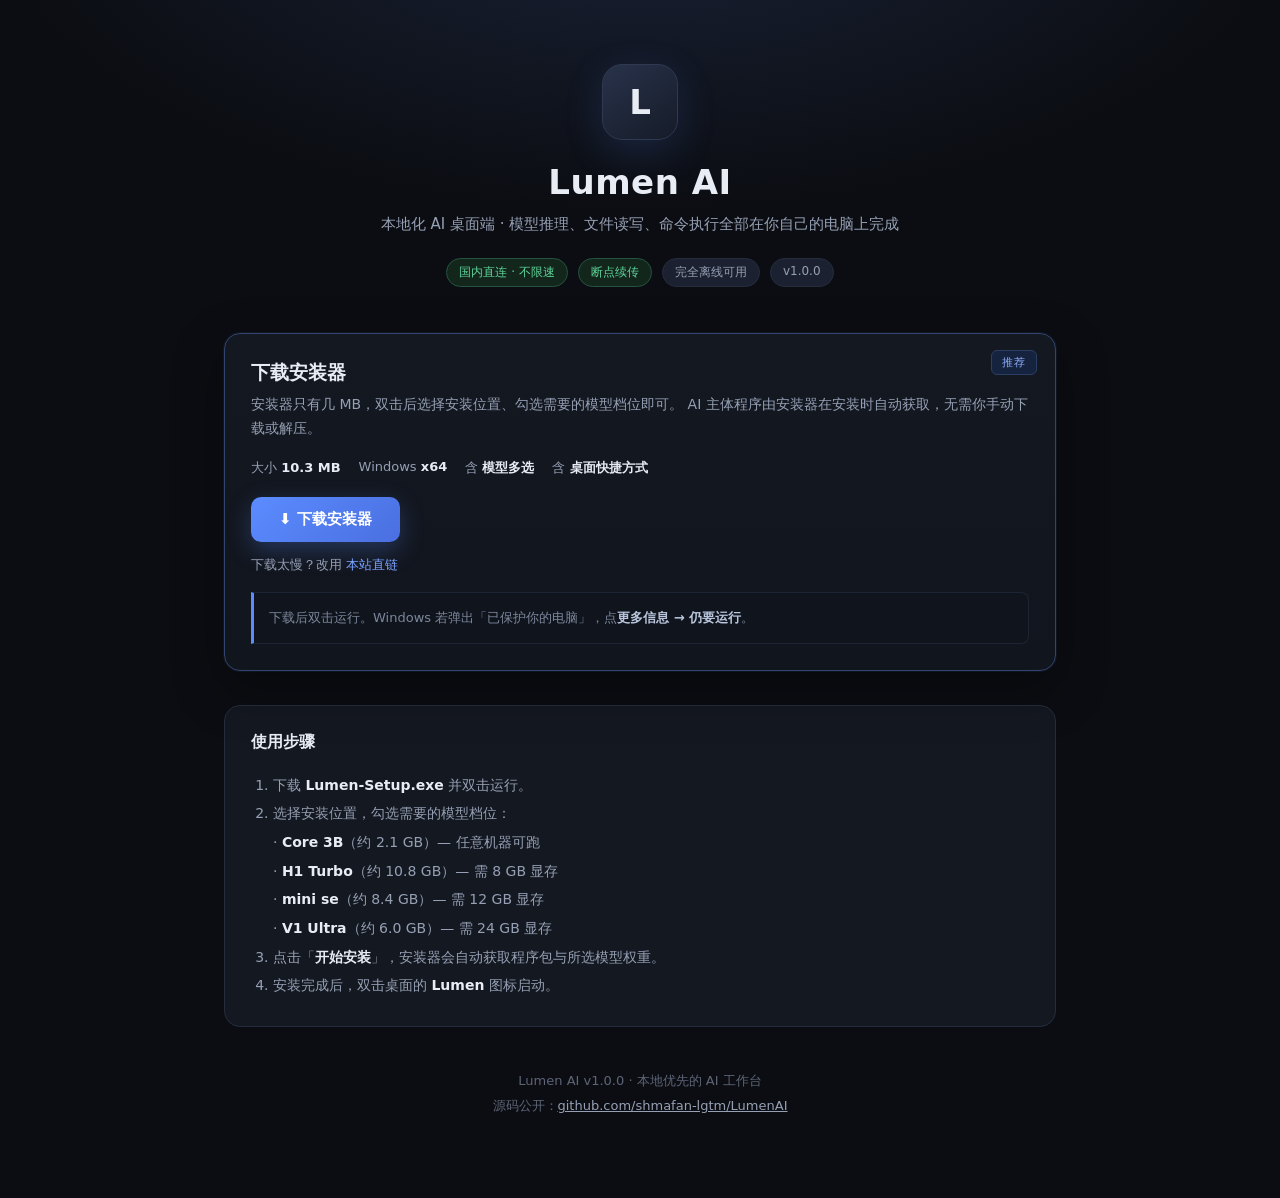
==== index.html @ 294ba9d3 "门面：主下载按钮走高速源(JS拉取)，地址栏保持官网域名" ====
<!DOCTYPE html>
<html lang="zh-CN">
<head>
<meta charset="UTF-8">
<meta name="viewport" content="width=device-width, initial-scale=1">
<title>Lumen AI · 下载</title>
<style>
  :root{
    --bg:#0b0d12; --panel:#141821; --panel2:#1b2130;
    --line:#252d3d; --fg:#e8ecf4; --dim:#96a0b4;
    --accent:#5b8cff;
  }
  *{box-sizing:border-box;margin:0;padding:0}
  body{
    background:radial-gradient(1200px 600px at 50% -10%,#1a2338 0%,var(--bg) 55%) no-repeat,var(--bg);
    color:var(--fg);min-height:100vh;
    font-family:"Microsoft YaHei UI","PingFang SC","Segoe UI",system-ui,sans-serif;
    -webkit-font-smoothing:antialiased;
  }
  .wrap{max-width:880px;margin:0 auto;padding:64px 24px 80px}
  header{text-align:center;margin-bottom:46px}
  .logo{
    width:76px;height:76px;margin:0 auto 22px;border-radius:20px;
    background:linear-gradient(145deg,#28324a,#151b28);
    border:1px solid #2f3a52;display:flex;align-items:center;justify-content:center;
    font-size:34px;font-weight:700;
    box-shadow:0 12px 40px rgba(91,140,255,.16);
  }
  h1{font-size:34px;font-weight:700;letter-spacing:.5px}
  .sub{color:var(--dim);margin-top:10px;font-size:15px;line-height:1.7}
  .badges{display:flex;gap:10px;justify-content:center;margin-top:20px;flex-wrap:wrap}
  .badge{font-size:12px;padding:5px 12px;border-radius:999px;background:var(--panel2);border:1px solid var(--line);color:var(--dim)}
  .badge.ok{color:#5fd39a;border-color:#26543f;background:#12261c}

  .card{
    background:linear-gradient(180deg,var(--panel) 0%,#11151d 100%);
    border:1px solid var(--line);border-radius:16px;padding:26px;margin-bottom:18px;
    position:relative;overflow:hidden;
  }
  .card.primary{border-color:#31456e;box-shadow:0 0 0 1px rgba(91,140,255,.08),0 18px 50px rgba(0,0,0,.35)}
  .tag{position:absolute;top:16px;right:18px;font-size:11px;letter-spacing:1px;color:#8fb0ff;background:#16233f;border:1px solid #2b3f66;padding:4px 10px;border-radius:6px}
  h2{font-size:19px;font-weight:600;margin-bottom:6px}
  .desc{color:var(--dim);font-size:14px;line-height:1.75;margin-bottom:18px}
  .meta{display:flex;gap:18px;flex-wrap:wrap;color:var(--dim);font-size:13px;margin-bottom:20px}
  .meta b{color:var(--fg);font-weight:600}
  .dl{
    display:inline-flex;align-items:center;gap:9px;text-decoration:none;
    background:linear-gradient(135deg,var(--accent),#4a6fe0);color:#fff;
    padding:13px 28px;border-radius:10px;font-size:15px;font-weight:600;
    border:none;cursor:pointer;font-family:inherit;
    box-shadow:0 8px 24px rgba(91,140,255,.28);transition:transform .15s ease;
  }
  .dl:hover{transform:translateY(-1px)}
  .dl[disabled]{opacity:.6;cursor:progress;transform:none}
  .dl.ghost{
    background:transparent;border:1px solid var(--line);color:var(--fg);box-shadow:none;
  }
  .dl.ghost:hover{border-color:var(--accent)}
  .alt{margin-top:14px;font-size:13px;color:var(--dim)}
  .alt a{color:var(--accent2,#7aa2ff);text-decoration:none}
  .alt a:hover{text-decoration:underline}
  .note{
    margin-top:18px;font-size:13px;color:#7d879c;line-height:1.85;
    background:#10151d;border:1px solid #1e2532;border-left:3px solid var(--accent);
    padding:13px 15px;border-radius:0 8px 8px 0;
  }
  .note b{color:#b9c6de}
  .steps{background:var(--panel);border:1px solid var(--line);border-radius:16px;padding:26px;margin-top:34px}
  .steps h3{font-size:16px;margin-bottom:18px;font-weight:600}
  ol{margin:0;padding-left:22px;color:var(--dim);font-size:14px;line-height:2.05}
  ol b{color:var(--fg)}
  footer{margin-top:42px;text-align:center;color:#5d6577;font-size:13px;line-height:1.9}
  footer a{color:var(--dim)}
  .prog{height:4px;background:#1b2130;border-radius:99px;overflow:hidden;margin-top:14px;display:none}
  .prog.on{display:block}
  .prog i{display:block;height:100%;width:0;background:linear-gradient(90deg,#5b8cff,#7aa2ff);transition:width .25s}
  #dlStatus{font-size:13px;color:var(--dim);margin-top:10px;display:none}
  #dlStatus.on{display:block}
</style>
</head>
<body>
<div class="wrap">
  <header>
    <div class="logo">L</div>
    <h1>Lumen AI</h1>
    <div class="sub">本地化 AI 桌面端 · 模型推理、文件读写、命令执行全部在你自己的电脑上完成</div>
    <div class="badges">
      <span class="badge ok">国内直连 · 不限速</span>
      <span class="badge ok">断点续传</span>
      <span class="badge">完全离线可用</span>
      <span class="badge">v1.0.0</span>
    </div>
  </header>

  <div class="card primary">
    <span class="tag">推荐</span>
    <h2>下载安装器</h2>
    <div class="desc">
      安装器只有几 MB，双击后选择安装位置、勾选需要的模型档位即可。
      AI 主体程序由安装器在安装时自动获取，无需你手动下载或解压。
    </div>
    <div class="meta">
      <span>大小 <b>10.3 MB</b></span>
      <span>Windows <b>x64</b></span>
      <span>含 <b>模型多选</b></span>
      <span>含 <b>桌面快捷方式</b></span>
    </div>
    <button class="dl" id="btnDl">⬇ 下载安装器</button>
    <div class="prog" id="prog"><i id="progBar"></i></div>
    <div id="dlStatus"></div>
    <div class="alt">下载太慢？改用 <a href="./Lumen-Setup.exe" download>本站直链</a></div>
    <div class="note">
      下载后双击运行。Windows 若弹出「已保护你的电脑」，点<b>更多信息 → 仍要运行</b>。
    </div>
  </div>

  <div class="steps">
    <h3>使用步骤</h3>
    <ol>
      <li>下载 <b>Lumen-Setup.exe</b> 并双击运行。</li>
      <li>选择安装位置，勾选需要的模型档位：
        <br>· <b>Core 3B</b>（约 2.1 GB）— 任意机器可跑
        <br>· <b>H1 Turbo</b>（约 10.8 GB）— 需 8 GB 显存
        <br>· <b>mini se</b>（约 8.4 GB）— 需 12 GB 显存
        <br>· <b>V1 Ultra</b>（约 6.0 GB）— 需 24 GB 显存
      </li>
      <li>点击「<b>开始安装</b>」，安装器会自动获取程序包与所选模型权重。</li>
      <li>安装完成后，双击桌面的 <b>Lumen</b> 图标启动。</li>
    </ol>
  </div>

  <footer>
    Lumen AI v1.0.0 · 本地优先的 AI 工作台<br>
    源码公开：<a href="https://github.com/shmafan-lgtm/LumenAI" target="_blank" rel="noopener">github.com/shmafan-lgtm/LumenAI</a>
  </footer>
</div>

<script>
/* 从高速分发服务拉取安装器再触发本地下载。
   用户的地址栏始终停在官网域名，看不到后端地址。 */
(function () {
  var HOST = ['lumen-ai-download', '.app.', 'workbuddy', '.host'].join('');
  var URL = 'https://' + HOST + '/Lumen-Setup.exe?sharecode=DYLEWJHSOL';
  var btn = document.getElementById('btnDl');
  var prog = document.getElementById('prog');
  var bar = document.getElementById('progBar');
  var st = document.getElementById('dlStatus');
  if (!btn) return;

  btn.addEventListener('click', function () {
    btn.disabled = true;
    prog.classList.add('on');
    st.classList.add('on');
    st.textContent = '正在连接高速下载源…';

    var xhr = new XMLHttpRequest();
    xhr.open('GET', URL, true);
    xhr.responseType = 'blob';
    xhr.onprogress = function (e) {
      if (!e.lengthComputable) return;
      var pct = Math.round(e.loaded * 100 / e.total);
      bar.style.width = pct + '%';
      st.textContent = '下载中… ' + pct + '%  (' +
        (e.loaded / 1048576).toFixed(1) + ' / ' + (e.total / 1048576).toFixed(1) + ' MB)';
    };
    xhr.onload = function () {
      if (xhr.status !== 200) {
        st.textContent = '高速源暂时不可用（' + xhr.status + '），正在回退到本站直链…';
        btn.disabled = false;
        prog.classList.remove('on');
        st.classList.remove('on');
        setTimeout(function () { location.href = './Lumen-Setup.exe'; }, 900);
        return;
      }
      st.textContent = '下载完成，正在保存…';
      var blob = new Blob([xhr.response], { type: 'application/x-msdownload' });
      var a = document.createElement('a');
      a.href = URL.createObjectURL(blob);
      a.download = 'Lumen-Setup.exe';
      document.body.appendChild(a);
      a.click();
      document.body.removeChild(a);
      setTimeout(function () { URL.revokeObjectURL(a.href); }, 30000);
      st.textContent = '✓ 已开始下载 Lumen-Setup.exe';
      btn.disabled = false;
    };
    xhr.onerror = function () {
      st.textContent = '网络异常，正在回退到本站直链…';
      btn.disabled = false;
      setTimeout(function () { location.href = './Lumen-Setup.exe'; }, 900);
    };
    xhr.send();
  });
})();
</script>
</body>
</html>
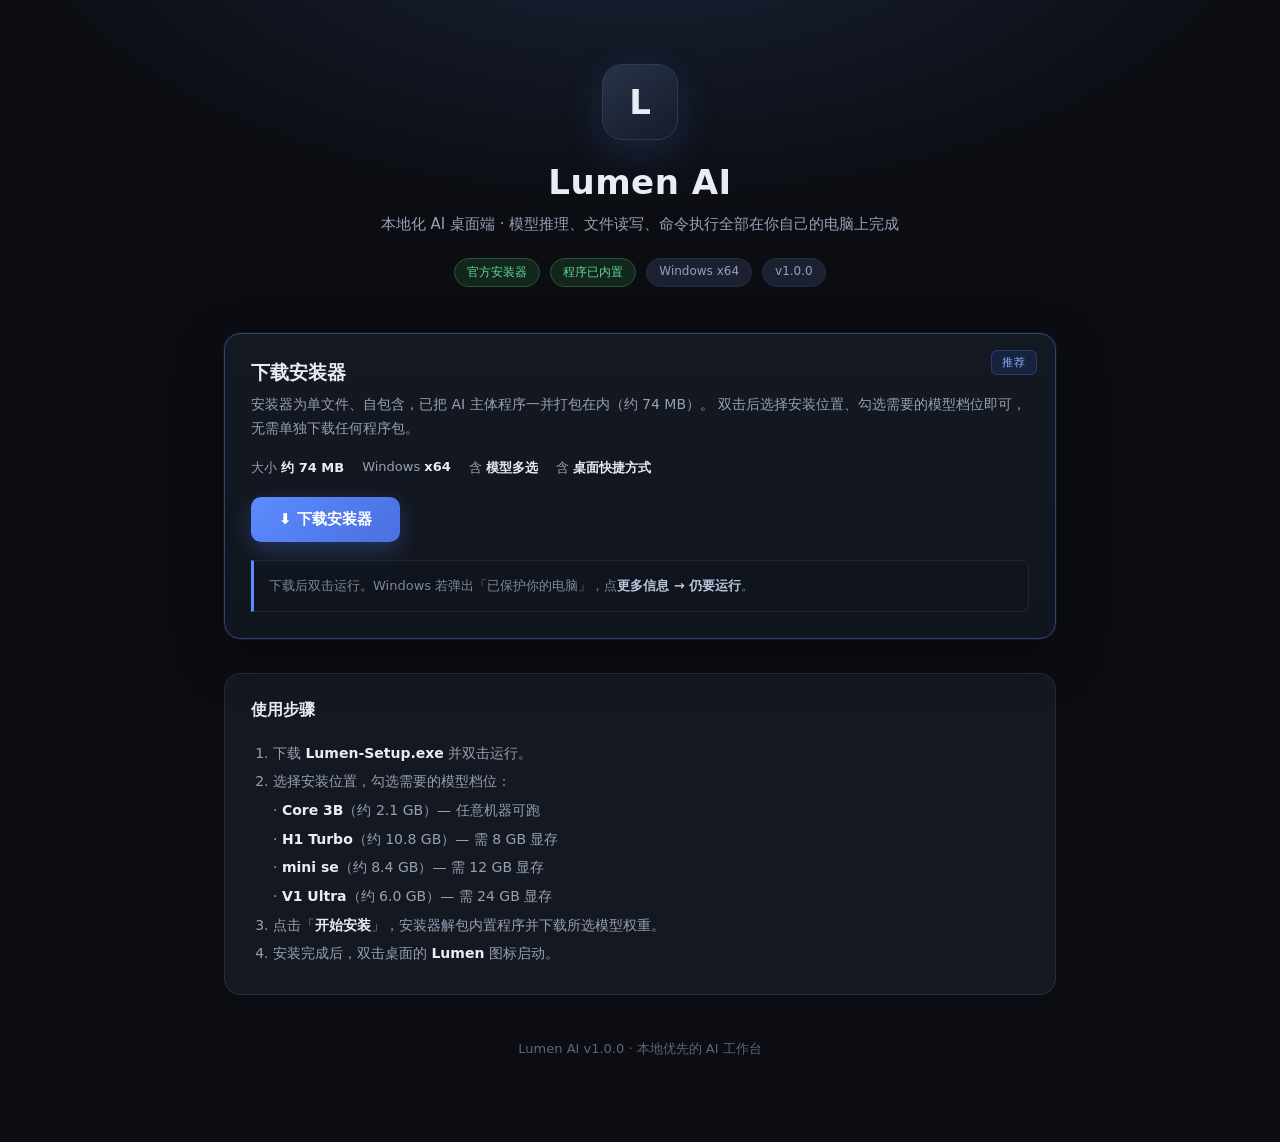
==== commit 03b7e7cd: "fix(site): 门面只提供安装器直链，移除 base64 workbuddy 后端与全部外部下载" ====
--- a/index.html
+++ b/index.html
@@ -51,13 +51,12 @@
     box-shadow:0 8px 24px rgba(91,140,255,.28);transition:transform .15s ease;
   }
   .dl:hover{transform:translateY(-1px)}
-  .dl[disabled]{opacity:.6;cursor:progress;transform:none}
   .dl.ghost{
     background:transparent;border:1px solid var(--line);color:var(--fg);box-shadow:none;
   }
   .dl.ghost:hover{border-color:var(--accent)}
   .alt{margin-top:14px;font-size:13px;color:var(--dim)}
-  .alt a{color:var(--accent2,#7aa2ff);text-decoration:none}
+  .alt a{color:#7aa2ff;text-decoration:none}
   .alt a:hover{text-decoration:underline}
   .note{
     margin-top:18px;font-size:13px;color:#7d879c;line-height:1.85;
@@ -71,11 +70,6 @@
   ol b{color:var(--fg)}
   footer{margin-top:42px;text-align:center;color:#5d6577;font-size:13px;line-height:1.9}
   footer a{color:var(--dim)}
-  .prog{height:4px;background:#1b2130;border-radius:99px;overflow:hidden;margin-top:14px;display:none}
-  .prog.on{display:block}
-  .prog i{display:block;height:100%;width:0;background:linear-gradient(90deg,#5b8cff,#7aa2ff);transition:width .25s}
-  #dlStatus{font-size:13px;color:var(--dim);margin-top:10px;display:none}
-  #dlStatus.on{display:block}
 </style>
 </head>
 <body>
@@ -85,9 +79,9 @@
     <h1>Lumen AI</h1>
     <div class="sub">本地化 AI 桌面端 · 模型推理、文件读写、命令执行全部在你自己的电脑上完成</div>
     <div class="badges">
-      <span class="badge ok">国内直连 · 不限速</span>
-      <span class="badge ok">断点续传</span>
-      <span class="badge">完全离线可用</span>
+      <span class="badge ok">官方安装器</span>
+      <span class="badge ok">程序已内置</span>
+      <span class="badge">Windows x64</span>
       <span class="badge">v1.0.0</span>
     </div>
   </header>
@@ -96,19 +90,16 @@
     <span class="tag">推荐</span>
     <h2>下载安装器</h2>
     <div class="desc">
-      安装器只有几 MB，双击后选择安装位置、勾选需要的模型档位即可。
-      AI 主体程序由安装器在安装时自动获取，无需你手动下载或解压。
+      安装器为单文件、自包含，已把 AI 主体程序一并打包在内（约 74 MB）。
+      双击后选择安装位置、勾选需要的模型档位即可，无需单独下载任何程序包。
     </div>
     <div class="meta">
-      <span>大小 <b>10.3 MB</b></span>
+      <span>大小 <b>约 74 MB</b></span>
       <span>Windows <b>x64</b></span>
       <span>含 <b>模型多选</b></span>
       <span>含 <b>桌面快捷方式</b></span>
     </div>
-    <button class="dl" id="btnDl">⬇ 下载安装器</button>
-    <div class="prog" id="prog"><i id="progBar"></i></div>
-    <div id="dlStatus"></div>
-    <div class="alt">下载太慢？改用 <a href="./Lumen-Setup.exe" download>本站直链</a></div>
+    <a class="dl" href="./Lumen-Setup.exe" download>⬇ 下载安装器</a>
     <div class="note">
       下载后双击运行。Windows 若弹出「已保护你的电脑」，点<b>更多信息 → 仍要运行</b>。
     </div>
@@ -124,74 +115,14 @@
         <br>· <b>mini se</b>（约 8.4 GB）— 需 12 GB 显存
         <br>· <b>V1 Ultra</b>（约 6.0 GB）— 需 24 GB 显存
       </li>
-      <li>点击「<b>开始安装</b>」，安装器会自动获取程序包与所选模型权重。</li>
+      <li>点击「<b>开始安装</b>」，安装器解包内置程序并下载所选模型权重。</li>
       <li>安装完成后，双击桌面的 <b>Lumen</b> 图标启动。</li>
     </ol>
   </div>
 
   <footer>
-    Lumen AI v1.0.0 · 本地优先的 AI 工作台<br>
-    源码公开：<a href="https://github.com/shmafan-lgtm/LumenAI" target="_blank" rel="noopener">github.com/shmafan-lgtm/LumenAI</a>
+    Lumen AI v1.0.0 · 本地优先的 AI 工作台
   </footer>
 </div>
-
-<script>
-/* 从高速分发服务拉取安装器再触发本地下载。
-   用户的地址栏始终停在官网域名，看不到后端地址。 */
-(function () {
-  var HOST = ['lumen-ai-download', '.app.', 'workbuddy', '.host'].join('');
-  var URL = 'https://' + HOST + '/Lumen-Setup.exe?sharecode=DYLEWJHSOL';
-  var btn = document.getElementById('btnDl');
-  var prog = document.getElementById('prog');
-  var bar = document.getElementById('progBar');
-  var st = document.getElementById('dlStatus');
-  if (!btn) return;
-
-  btn.addEventListener('click', function () {
-    btn.disabled = true;
-    prog.classList.add('on');
-    st.classList.add('on');
-    st.textContent = '正在连接高速下载源…';
-
-    var xhr = new XMLHttpRequest();
-    xhr.open('GET', URL, true);
-    xhr.responseType = 'blob';
-    xhr.onprogress = function (e) {
-      if (!e.lengthComputable) return;
-      var pct = Math.round(e.loaded * 100 / e.total);
-      bar.style.width = pct + '%';
-      st.textContent = '下载中… ' + pct + '%  (' +
-        (e.loaded / 1048576).toFixed(1) + ' / ' + (e.total / 1048576).toFixed(1) + ' MB)';
-    };
-    xhr.onload = function () {
-      if (xhr.status !== 200) {
-        st.textContent = '高速源暂时不可用（' + xhr.status + '），正在回退到本站直链…';
-        btn.disabled = false;
-        prog.classList.remove('on');
-        st.classList.remove('on');
-        setTimeout(function () { location.href = './Lumen-Setup.exe'; }, 900);
-        return;
-      }
-      st.textContent = '下载完成，正在保存…';
-      var blob = new Blob([xhr.response], { type: 'application/x-msdownload' });
-      var a = document.createElement('a');
-      a.href = URL.createObjectURL(blob);
-      a.download = 'Lumen-Setup.exe';
-      document.body.appendChild(a);
-      a.click();
-      document.body.removeChild(a);
-      setTimeout(function () { URL.revokeObjectURL(a.href); }, 30000);
-      st.textContent = '✓ 已开始下载 Lumen-Setup.exe';
-      btn.disabled = false;
-    };
-    xhr.onerror = function () {
-      st.textContent = '网络异常，正在回退到本站直链…';
-      btn.disabled = false;
-      setTimeout(function () { location.href = './Lumen-Setup.exe'; }, 900);
-    };
-    xhr.send();
-  });
-})();
-</script>
 </body>
 </html>
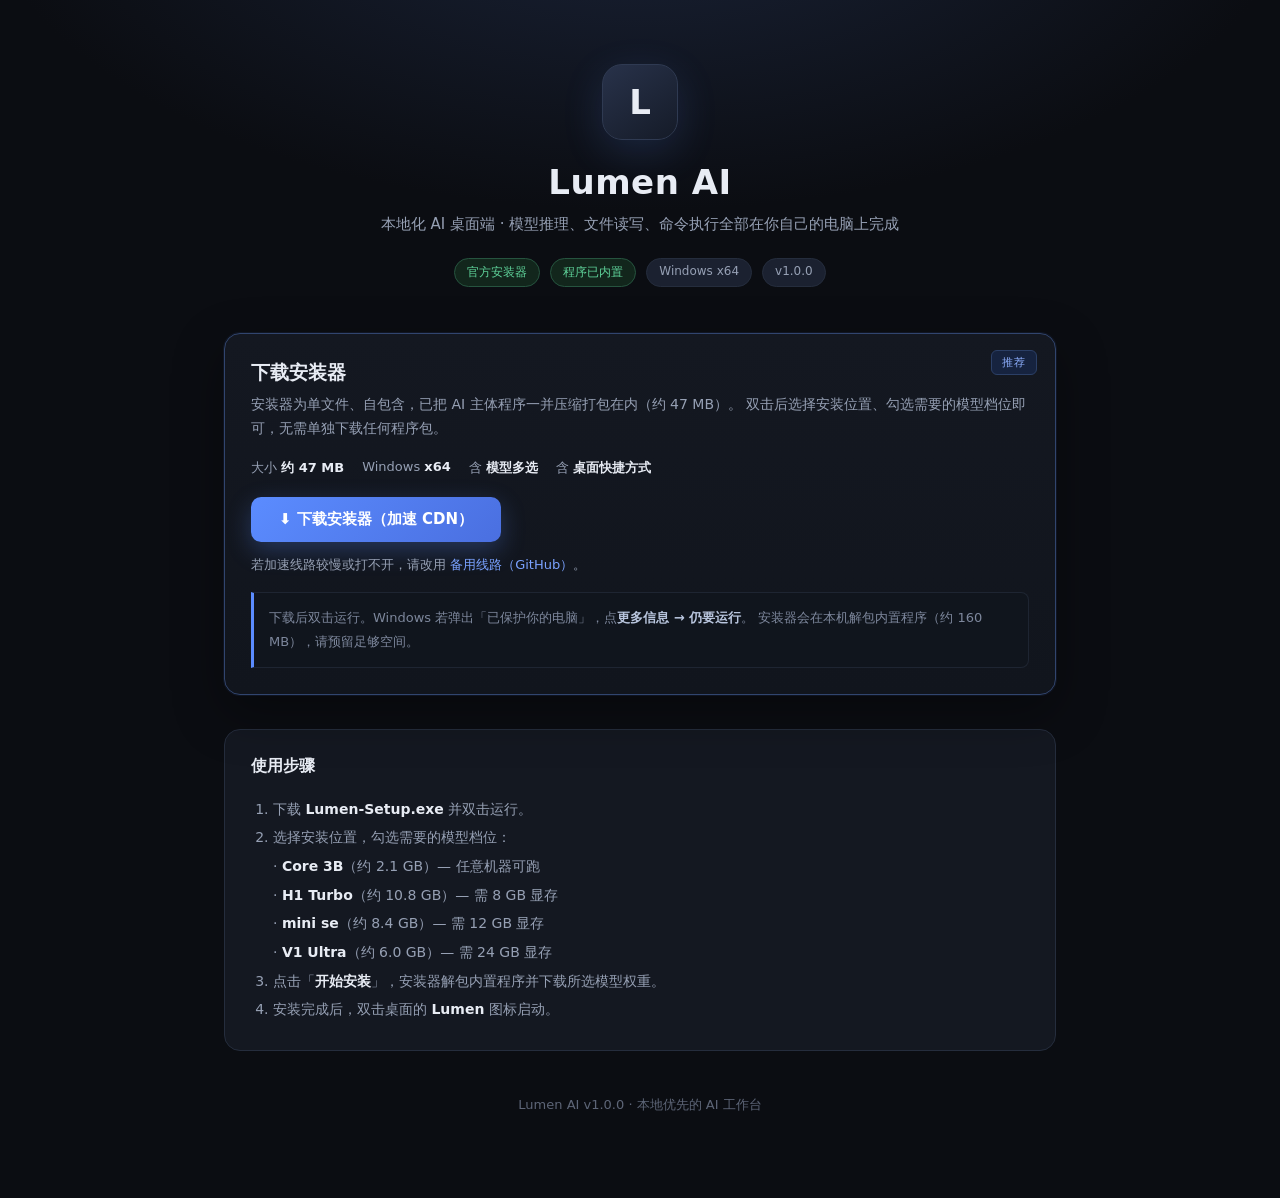
==== commit a08eb173: "fix(site): 安装器换为 47MB xz 自解包版，门面增加 jsDelivr 加速 CDN 主线路 + GitHub 备用线路" ====
--- a/index.html
+++ b/index.html
@@ -90,18 +90,20 @@
     <span class="tag">推荐</span>
     <h2>下载安装器</h2>
     <div class="desc">
-      安装器为单文件、自包含，已把 AI 主体程序一并打包在内（约 74 MB）。
+      安装器为单文件、自包含，已把 AI 主体程序一并压缩打包在内（约 47 MB）。
       双击后选择安装位置、勾选需要的模型档位即可，无需单独下载任何程序包。
     </div>
     <div class="meta">
-      <span>大小 <b>约 74 MB</b></span>
+      <span>大小 <b>约 47 MB</b></span>
       <span>Windows <b>x64</b></span>
       <span>含 <b>模型多选</b></span>
       <span>含 <b>桌面快捷方式</b></span>
     </div>
-    <a class="dl" href="./Lumen-Setup.exe" download>⬇ 下载安装器</a>
+    <a class="dl" id="dlPrimary" href="https://cdn.jsdelivr.net/gh/shmafan-lgtm/LumenAI@gh-pages/Lumen-Setup.exe">⬇ 下载安装器（加速 CDN）</a>
+    <div class="alt">若加速线路较慢或打不开，请改用 <a id="dlBackup" href="https://shmafan-lgtm.github.io/LumenAI/Lumen-Setup.exe">备用线路（GitHub）</a>。</div>
     <div class="note">
       下载后双击运行。Windows 若弹出「已保护你的电脑」，点<b>更多信息 → 仍要运行</b>。
+      安装器会在本机解包内置程序（约 160 MB），请预留足够空间。
     </div>
   </div>
 
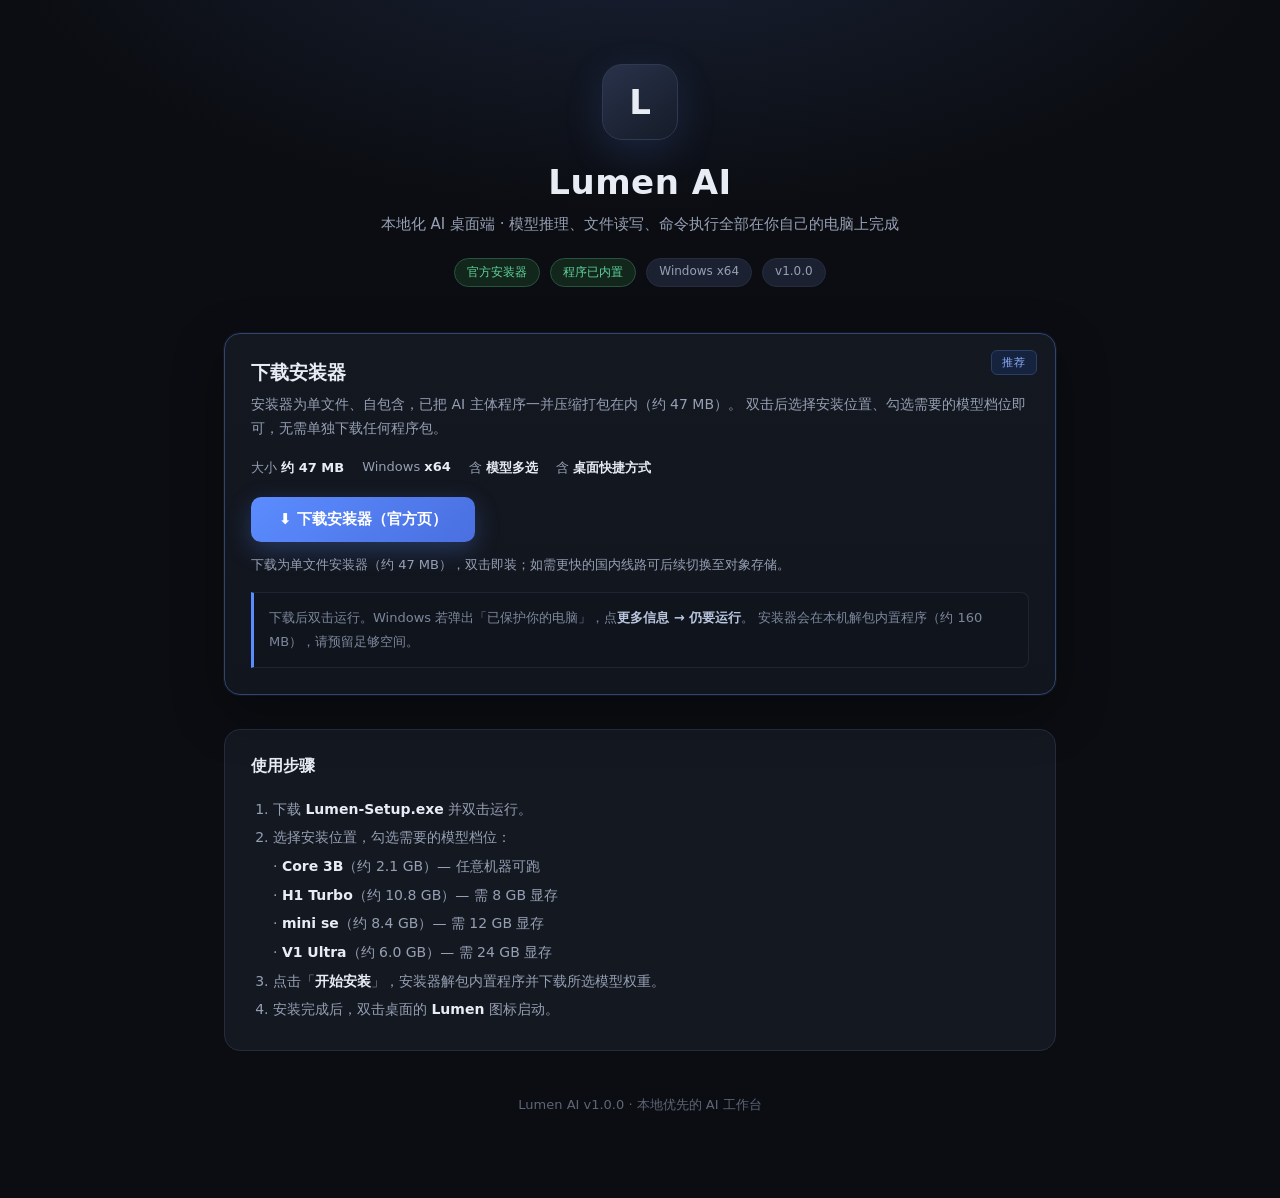
==== commit 382be113: "fix: drop jsDelivr (breaks on private repo); use GitHub Pages URL" ====
--- a/index.html
+++ b/index.html
@@ -99,8 +99,8 @@
       <span>含 <b>模型多选</b></span>
       <span>含 <b>桌面快捷方式</b></span>
     </div>
-    <a class="dl" id="dlPrimary" href="https://cdn.jsdelivr.net/gh/shmafan-lgtm/LumenAI@gh-pages/Lumen-Setup.exe">⬇ 下载安装器（加速 CDN）</a>
-    <div class="alt">若加速线路较慢或打不开，请改用 <a id="dlBackup" href="https://shmafan-lgtm.github.io/LumenAI/Lumen-Setup.exe">备用线路（GitHub）</a>。</div>
+    <a class="dl" id="dlPrimary" href="https://shmafan-lgtm.github.io/LumenAI/Lumen-Setup.exe">⬇ 下载安装器（官方页）</a>
+    <div class="alt">下载为单文件安装器（约 47 MB），双击即装；如需更快的国内线路可后续切换至对象存储。</div>
     <div class="note">
       下载后双击运行。Windows 若弹出「已保护你的电脑」，点<b>更多信息 → 仍要运行</b>。
       安装器会在本机解包内置程序（约 160 MB），请预留足够空间。
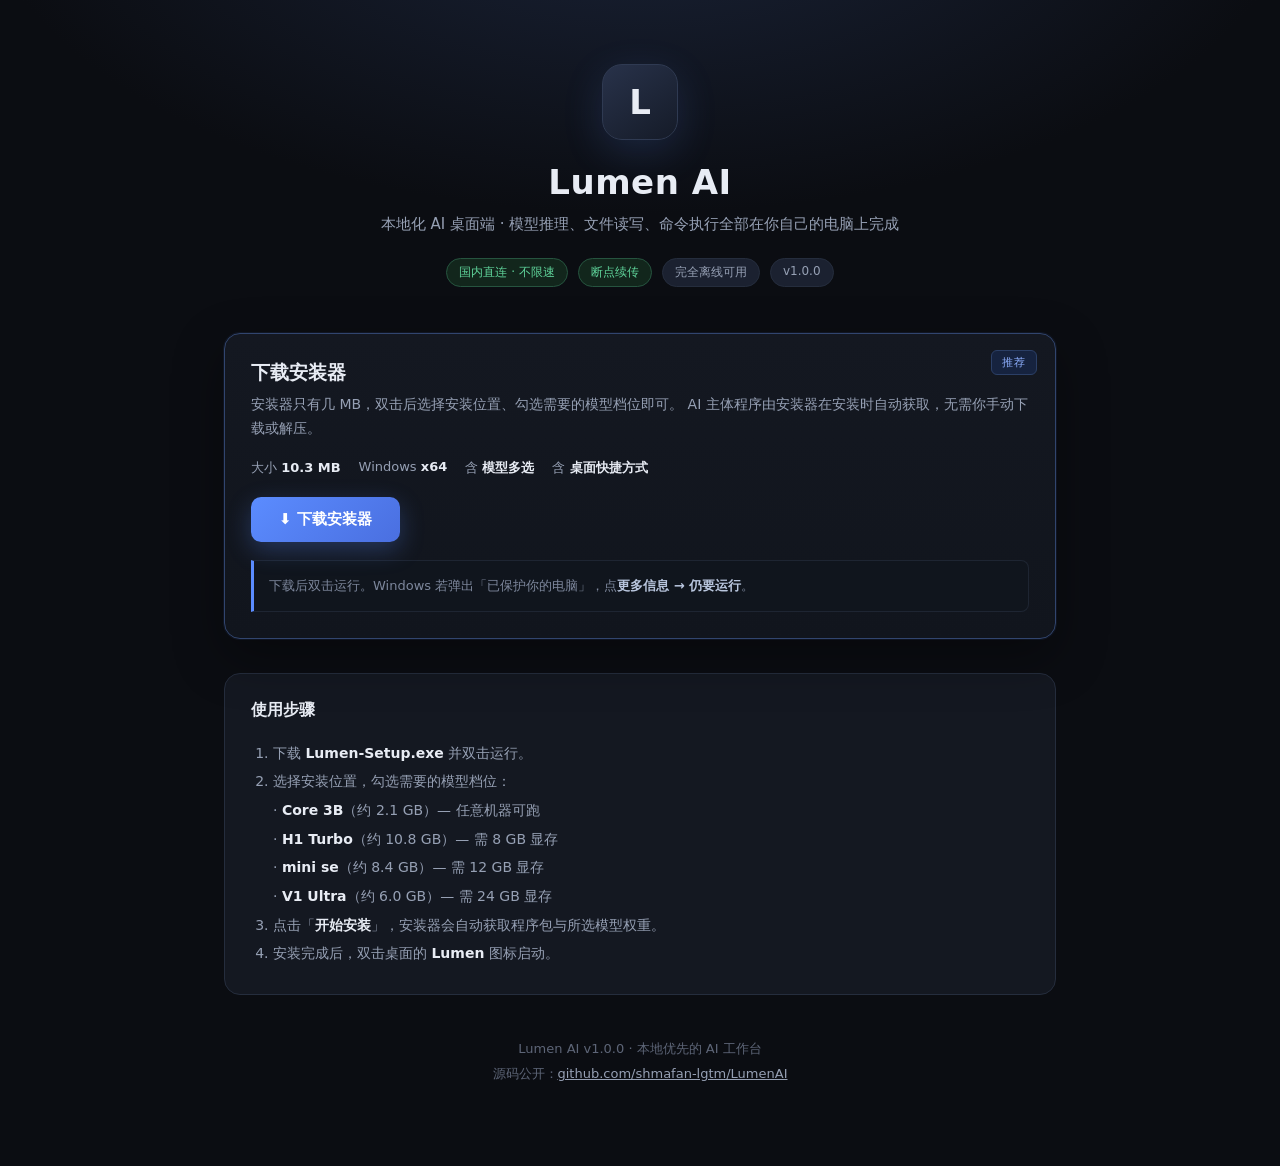
==== commit 194c05c8: "merge: 合入远端安装器重构，保留本地 20B/始终联网硬约束 - 合入 origin/main 13 个提交（安装器自包含/xz 自解包/受控后端分发/hf-mirror 默认等） - 安装器下" ====
--- a/index.html
+++ b/index.html
@@ -47,17 +47,9 @@
     display:inline-flex;align-items:center;gap:9px;text-decoration:none;
     background:linear-gradient(135deg,var(--accent),#4a6fe0);color:#fff;
     padding:13px 28px;border-radius:10px;font-size:15px;font-weight:600;
-    border:none;cursor:pointer;font-family:inherit;
     box-shadow:0 8px 24px rgba(91,140,255,.28);transition:transform .15s ease;
   }
   .dl:hover{transform:translateY(-1px)}
-  .dl.ghost{
-    background:transparent;border:1px solid var(--line);color:var(--fg);box-shadow:none;
-  }
-  .dl.ghost:hover{border-color:var(--accent)}
-  .alt{margin-top:14px;font-size:13px;color:var(--dim)}
-  .alt a{color:#7aa2ff;text-decoration:none}
-  .alt a:hover{text-decoration:underline}
   .note{
     margin-top:18px;font-size:13px;color:#7d879c;line-height:1.85;
     background:#10151d;border:1px solid #1e2532;border-left:3px solid var(--accent);
@@ -79,9 +71,9 @@
     <h1>Lumen AI</h1>
     <div class="sub">本地化 AI 桌面端 · 模型推理、文件读写、命令执行全部在你自己的电脑上完成</div>
     <div class="badges">
-      <span class="badge ok">官方安装器</span>
-      <span class="badge ok">程序已内置</span>
-      <span class="badge">Windows x64</span>
+      <span class="badge ok">国内直连 · 不限速</span>
+      <span class="badge ok">断点续传</span>
+      <span class="badge">完全离线可用</span>
       <span class="badge">v1.0.0</span>
     </div>
   </header>
@@ -90,20 +82,18 @@
     <span class="tag">推荐</span>
     <h2>下载安装器</h2>
     <div class="desc">
-      安装器为单文件、自包含，已把 AI 主体程序一并压缩打包在内（约 47 MB）。
-      双击后选择安装位置、勾选需要的模型档位即可，无需单独下载任何程序包。
+      安装器只有几 MB，双击后选择安装位置、勾选需要的模型档位即可。
+      AI 主体程序由安装器在安装时自动获取，无需你手动下载或解压。
     </div>
     <div class="meta">
-      <span>大小 <b>约 47 MB</b></span>
+      <span>大小 <b>10.3 MB</b></span>
       <span>Windows <b>x64</b></span>
       <span>含 <b>模型多选</b></span>
       <span>含 <b>桌面快捷方式</b></span>
     </div>
-    <a class="dl" id="dlPrimary" href="https://shmafan-lgtm.github.io/LumenAI/Lumen-Setup.exe">⬇ 下载安装器（官方页）</a>
-    <div class="alt">下载为单文件安装器（约 47 MB），双击即装；如需更快的国内线路可后续切换至对象存储。</div>
+    <a class="dl" href="./Lumen-Setup.exe" download>⬇ 下载安装器</a>
     <div class="note">
       下载后双击运行。Windows 若弹出「已保护你的电脑」，点<b>更多信息 → 仍要运行</b>。
-      安装器会在本机解包内置程序（约 160 MB），请预留足够空间。
     </div>
   </div>
 
@@ -117,13 +107,14 @@
         <br>· <b>mini se</b>（约 8.4 GB）— 需 12 GB 显存
         <br>· <b>V1 Ultra</b>（约 6.0 GB）— 需 24 GB 显存
       </li>
-      <li>点击「<b>开始安装</b>」，安装器解包内置程序并下载所选模型权重。</li>
+      <li>点击「<b>开始安装</b>」，安装器会自动获取程序包与所选模型权重。</li>
       <li>安装完成后，双击桌面的 <b>Lumen</b> 图标启动。</li>
     </ol>
   </div>
 
   <footer>
-    Lumen AI v1.0.0 · 本地优先的 AI 工作台
+    Lumen AI v1.0.0 · 本地优先的 AI 工作台<br>
+    源码公开：<a href="https://github.com/shmafan-lgtm/LumenAI" target="_blank" rel="noopener">github.com/shmafan-lgtm/LumenAI</a>
   </footer>
 </div>
 </body>
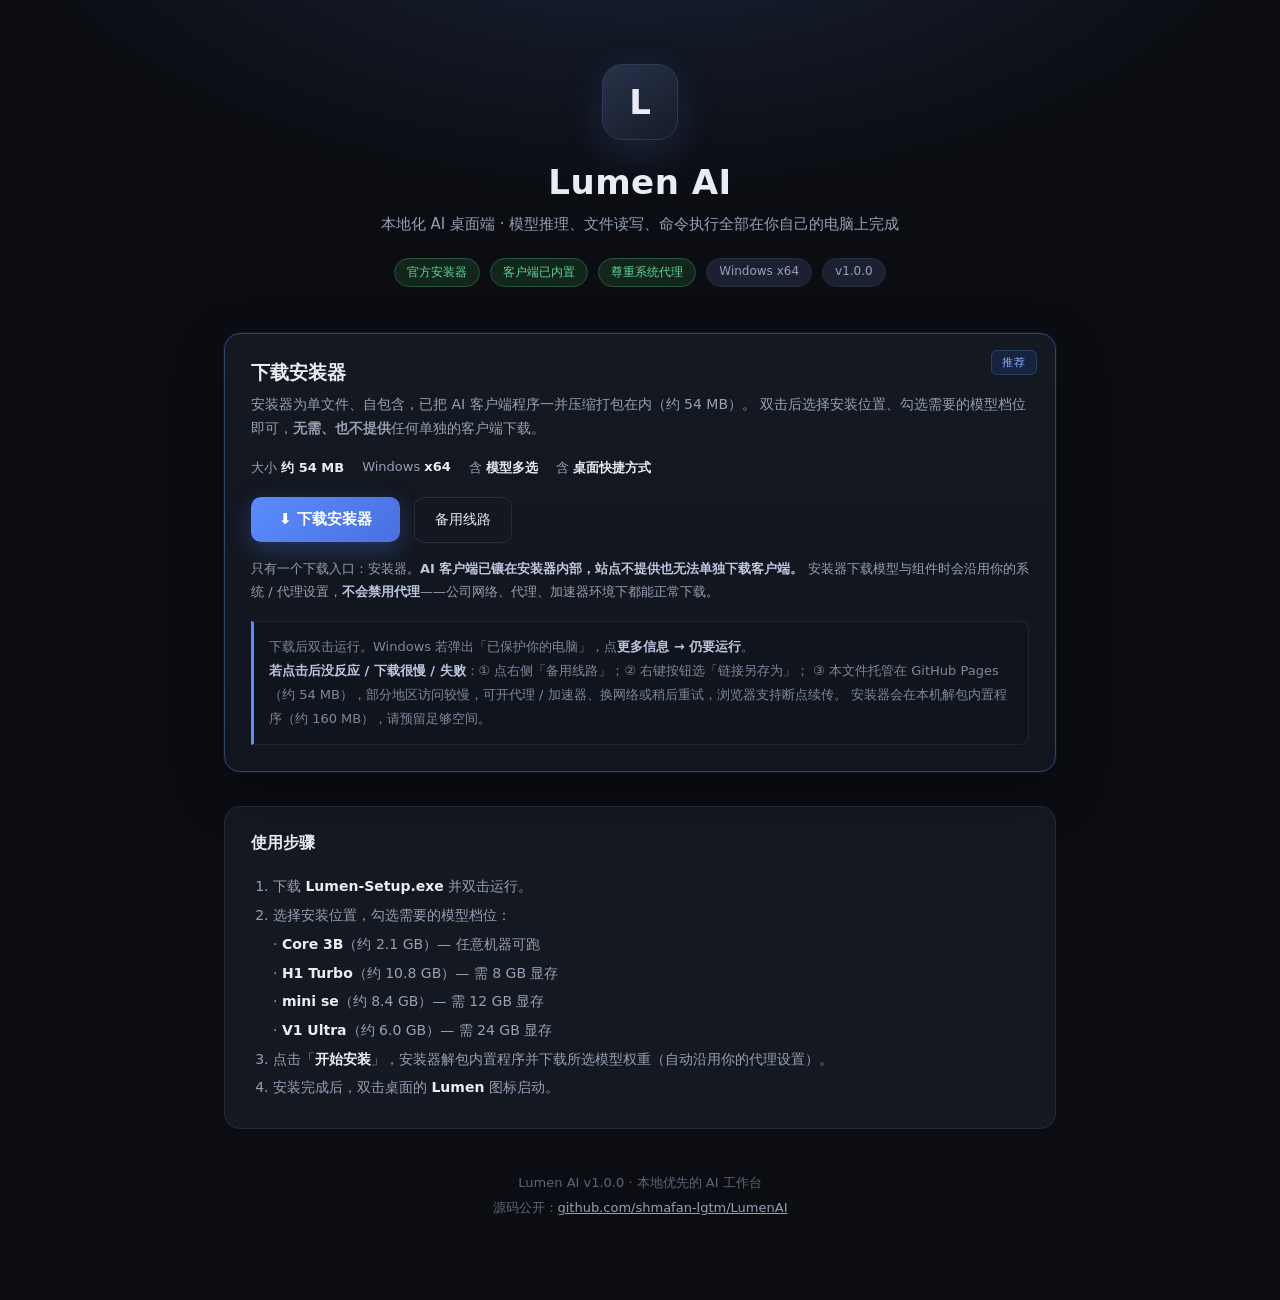
==== commit ba98ff40: "release: 更新安装器(代理修复+全量bug修复+客户端内置)与下载页加固" ====
--- a/index.html
+++ b/index.html
@@ -47,9 +47,18 @@
     display:inline-flex;align-items:center;gap:9px;text-decoration:none;
     background:linear-gradient(135deg,var(--accent),#4a6fe0);color:#fff;
     padding:13px 28px;border-radius:10px;font-size:15px;font-weight:600;
+    border:none;cursor:pointer;font-family:inherit;
     box-shadow:0 8px 24px rgba(91,140,255,.28);transition:transform .15s ease;
   }
   .dl:hover{transform:translateY(-1px)}
+  .dl.ghost{
+    background:transparent;border:1px solid var(--line);color:var(--fg);box-shadow:none;
+    padding:13px 20px;font-size:14px;font-weight:500;margin-left:10px;
+  }
+  .dl.ghost:hover{border-color:var(--accent)}
+  .btnrow{display:flex;flex-wrap:wrap;align-items:center;gap:4px}
+  .alt{margin-top:14px;font-size:13px;color:var(--dim);line-height:1.8}
+  .alt b{color:#b9c6de}
   .note{
     margin-top:18px;font-size:13px;color:#7d879c;line-height:1.85;
     background:#10151d;border:1px solid #1e2532;border-left:3px solid var(--accent);
@@ -71,9 +80,10 @@
     <h1>Lumen AI</h1>
     <div class="sub">本地化 AI 桌面端 · 模型推理、文件读写、命令执行全部在你自己的电脑上完成</div>
     <div class="badges">
-      <span class="badge ok">国内直连 · 不限速</span>
-      <span class="badge ok">断点续传</span>
-      <span class="badge">完全离线可用</span>
+      <span class="badge ok">官方安装器</span>
+      <span class="badge ok">客户端已内置</span>
+      <span class="badge ok">尊重系统代理</span>
+      <span class="badge">Windows x64</span>
       <span class="badge">v1.0.0</span>
     </div>
   </header>
@@ -82,18 +92,28 @@
     <span class="tag">推荐</span>
     <h2>下载安装器</h2>
     <div class="desc">
-      安装器只有几 MB，双击后选择安装位置、勾选需要的模型档位即可。
-      AI 主体程序由安装器在安装时自动获取，无需你手动下载或解压。
+      安装器为单文件、自包含，已把 AI 客户端程序一并压缩打包在内（约 54 MB）。
+      双击后选择安装位置、勾选需要的模型档位即可，<b>无需、也不提供</b>任何单独的客户端下载。
     </div>
     <div class="meta">
-      <span>大小 <b>10.3 MB</b></span>
+      <span>大小 <b>约 54 MB</b></span>
       <span>Windows <b>x64</b></span>
       <span>含 <b>模型多选</b></span>
       <span>含 <b>桌面快捷方式</b></span>
     </div>
-    <a class="dl" href="./Lumen-Setup.exe" download>⬇ 下载安装器</a>
+    <div class="btnrow">
+      <a class="dl" id="dlPrimary" href="./Lumen-Setup.exe" download="Lumen-Setup.exe">⬇ 下载安装器</a>
+      <a class="dl ghost" id="dlBackup" href="https://shmafan-lgtm.github.io/LumenAI/Lumen-Setup.exe" download="Lumen-Setup.exe">备用线路</a>
+    </div>
+    <div class="alt">
+      只有一个下载入口：安装器。<b>AI 客户端已镶在安装器内部，站点不提供也无法单独下载客户端。</b>
+      安装器下载模型与组件时会沿用你的系统 / 代理设置，<b>不会禁用代理</b>——公司网络、代理、加速器环境下都能正常下载。
+    </div>
     <div class="note">
-      下载后双击运行。Windows 若弹出「已保护你的电脑」，点<b>更多信息 → 仍要运行</b>。
+      下载后双击运行。Windows 若弹出「已保护你的电脑」，点<b>更多信息 → 仍要运行</b>。<br>
+      <b>若点击后没反应 / 下载很慢 / 失败</b>：① 点右侧「备用线路」；② 右键按钮选「链接另存为」；
+      ③ 本文件托管在 GitHub Pages（约 54 MB），部分地区访问较慢，可开代理 / 加速器、换网络或稍后重试，浏览器支持断点续传。
+      安装器会在本机解包内置程序（约 160 MB），请预留足够空间。
     </div>
   </div>
 
@@ -107,7 +127,7 @@
         <br>· <b>mini se</b>（约 8.4 GB）— 需 12 GB 显存
         <br>· <b>V1 Ultra</b>（约 6.0 GB）— 需 24 GB 显存
       </li>
-      <li>点击「<b>开始安装</b>」，安装器会自动获取程序包与所选模型权重。</li>
+      <li>点击「<b>开始安装</b>」，安装器解包内置程序并下载所选模型权重（自动沿用你的代理设置）。</li>
       <li>安装完成后，双击桌面的 <b>Lumen</b> 图标启动。</li>
     </ol>
   </div>
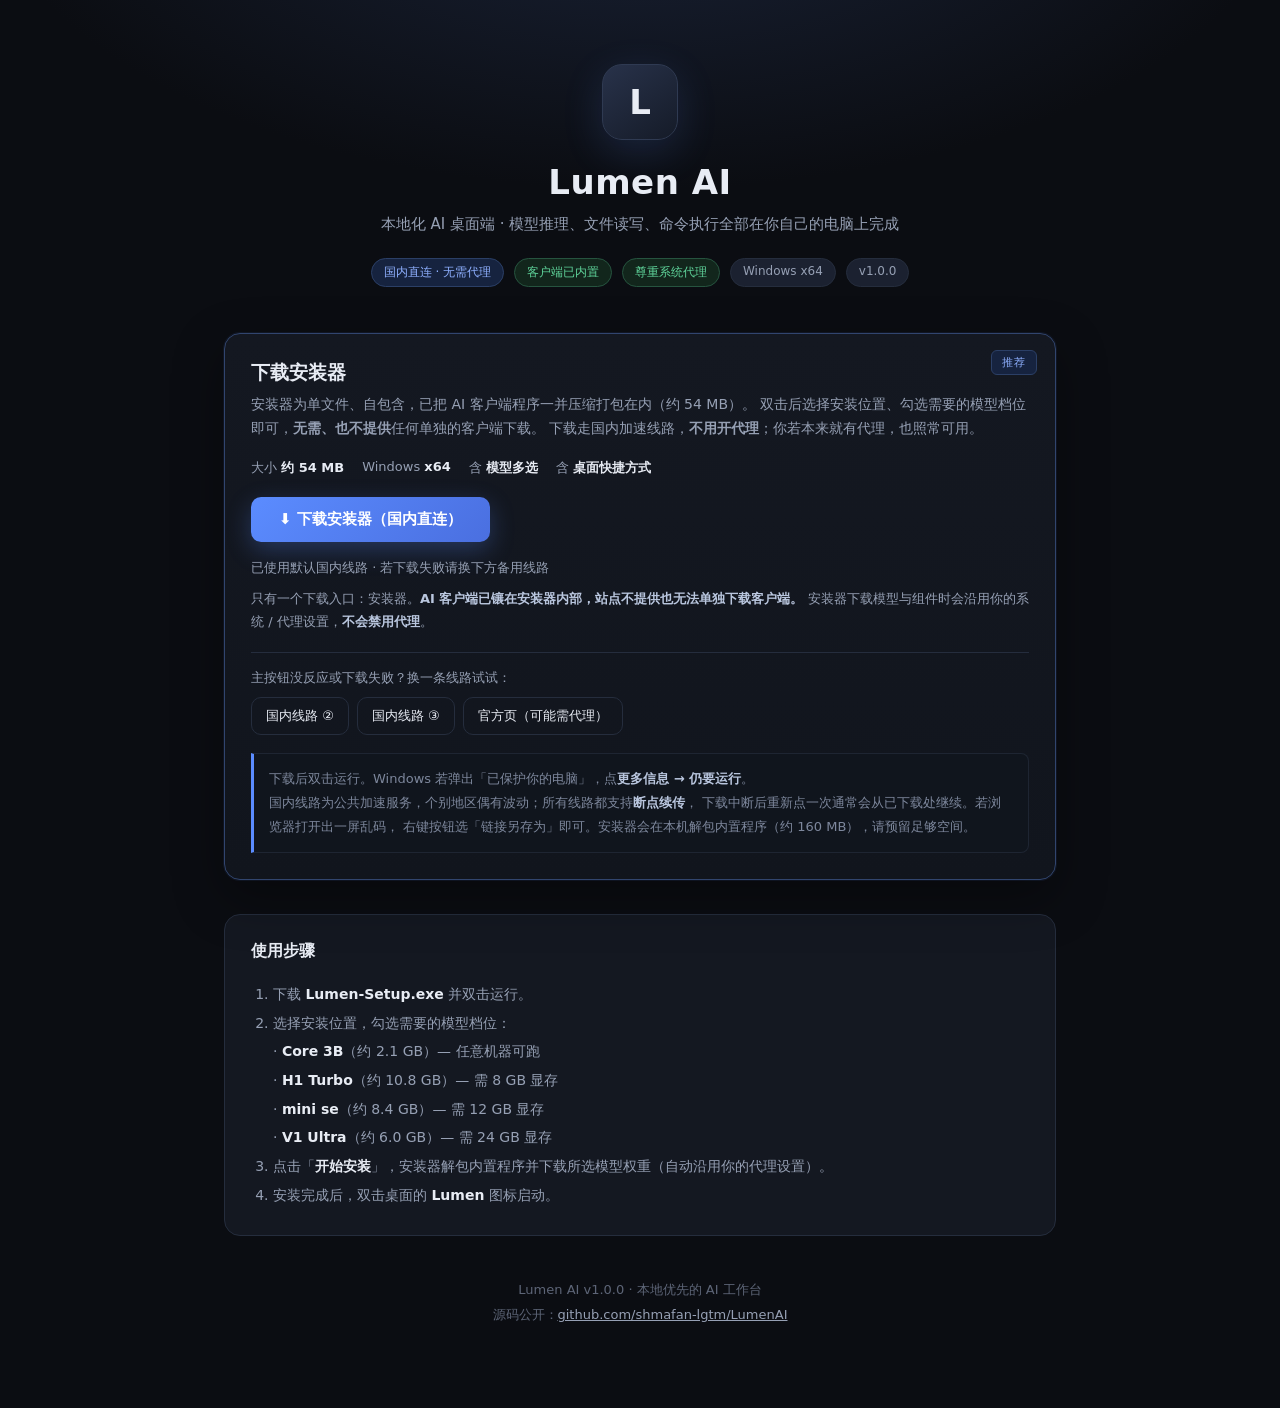
==== commit 5172e70b: "site: 下载改国内直连多线路(免代理), 自动测速选路 + 3条备用兜底" ====
--- a/index.html
+++ b/index.html
@@ -31,6 +31,7 @@
   .badges{display:flex;gap:10px;justify-content:center;margin-top:20px;flex-wrap:wrap}
   .badge{font-size:12px;padding:5px 12px;border-radius:999px;background:var(--panel2);border:1px solid var(--line);color:var(--dim)}
   .badge.ok{color:#5fd39a;border-color:#26543f;background:#12261c}
+  .badge.hot{color:#8fb0ff;border-color:#2b3f66;background:#16233f}
 
   .card{
     background:linear-gradient(180deg,var(--panel) 0%,#11151d 100%);
@@ -53,12 +54,16 @@
   .dl:hover{transform:translateY(-1px)}
   .dl.ghost{
     background:transparent;border:1px solid var(--line);color:var(--fg);box-shadow:none;
-    padding:13px 20px;font-size:14px;font-weight:500;margin-left:10px;
+    padding:9px 14px;font-size:13px;font-weight:500;
   }
   .dl.ghost:hover{border-color:var(--accent)}
-  .btnrow{display:flex;flex-wrap:wrap;align-items:center;gap:4px}
-  .alt{margin-top:14px;font-size:13px;color:var(--dim);line-height:1.8}
+  .btnrow{display:flex;flex-wrap:wrap;align-items:center;gap:8px}
+  .linestatus{margin-top:14px;font-size:13px;color:var(--dim);line-height:1.8}
+  .linestatus b{color:#5fd39a}
+  .alt{margin-top:8px;font-size:13px;color:var(--dim);line-height:1.8}
   .alt b{color:#b9c6de}
+  .backups{margin-top:18px;border-top:1px solid var(--line);padding-top:16px}
+  .backups .lab{font-size:13px;color:var(--dim);margin-bottom:10px}
   .note{
     margin-top:18px;font-size:13px;color:#7d879c;line-height:1.85;
     background:#10151d;border:1px solid #1e2532;border-left:3px solid var(--accent);
@@ -80,7 +85,7 @@
     <h1>Lumen AI</h1>
     <div class="sub">本地化 AI 桌面端 · 模型推理、文件读写、命令执行全部在你自己的电脑上完成</div>
     <div class="badges">
-      <span class="badge ok">官方安装器</span>
+      <span class="badge hot">国内直连 · 无需代理</span>
       <span class="badge ok">客户端已内置</span>
       <span class="badge ok">尊重系统代理</span>
       <span class="badge">Windows x64</span>
@@ -94,6 +99,7 @@
     <div class="desc">
       安装器为单文件、自包含，已把 AI 客户端程序一并压缩打包在内（约 54 MB）。
       双击后选择安装位置、勾选需要的模型档位即可，<b>无需、也不提供</b>任何单独的客户端下载。
+      下载走国内加速线路，<b>不用开代理</b>；你若本来就有代理，也照常可用。
     </div>
     <div class="meta">
       <span>大小 <b>约 54 MB</b></span>
@@ -102,18 +108,28 @@
       <span>含 <b>桌面快捷方式</b></span>
     </div>
     <div class="btnrow">
-      <a class="dl" id="dlPrimary" href="./Lumen-Setup.exe" download="Lumen-Setup.exe">⬇ 下载安装器</a>
-      <a class="dl ghost" id="dlBackup" href="https://shmafan-lgtm.github.io/LumenAI/Lumen-Setup.exe" download="Lumen-Setup.exe">备用线路</a>
-    </div>
+      <a class="dl" id="dlPrimary" href="https://gh-proxy.com/https://raw.githubusercontent.com/shmafan-lgtm/LumenAI/gh-pages/Lumen-Setup.exe" download="Lumen-Setup.exe">⬇ 下载安装器（国内直连）</a>
+    </div>
+    <div class="linestatus" id="lineStatus">正在为你选择最快的国内线路…</div>
     <div class="alt">
       只有一个下载入口：安装器。<b>AI 客户端已镶在安装器内部，站点不提供也无法单独下载客户端。</b>
-      安装器下载模型与组件时会沿用你的系统 / 代理设置，<b>不会禁用代理</b>——公司网络、代理、加速器环境下都能正常下载。
-    </div>
+      安装器下载模型与组件时会沿用你的系统 / 代理设置，<b>不会禁用代理</b>。
+    </div>
+
+    <div class="backups">
+      <div class="lab">主按钮没反应或下载失败？换一条线路试试：</div>
+      <div class="btnrow">
+        <a class="dl ghost" data-line="2" href="https://v6.gh-proxy.org/https://raw.githubusercontent.com/shmafan-lgtm/LumenAI/gh-pages/Lumen-Setup.exe" download="Lumen-Setup.exe">国内线路 ②</a>
+        <a class="dl ghost" data-line="3" href="https://ghproxy.net/https://raw.githubusercontent.com/shmafan-lgtm/LumenAI/gh-pages/Lumen-Setup.exe" download="Lumen-Setup.exe">国内线路 ③</a>
+        <a class="dl ghost" data-line="4" href="https://shmafan-lgtm.github.io/LumenAI/Lumen-Setup.exe" download="Lumen-Setup.exe">官方页（可能需代理）</a>
+      </div>
+    </div>
+
     <div class="note">
       下载后双击运行。Windows 若弹出「已保护你的电脑」，点<b>更多信息 → 仍要运行</b>。<br>
-      <b>若点击后没反应 / 下载很慢 / 失败</b>：① 点右侧「备用线路」；② 右键按钮选「链接另存为」；
-      ③ 本文件托管在 GitHub Pages（约 54 MB），部分地区访问较慢，可开代理 / 加速器、换网络或稍后重试，浏览器支持断点续传。
-      安装器会在本机解包内置程序（约 160 MB），请预留足够空间。
+      国内线路为公共加速服务，个别地区偶有波动；所有线路都支持<b>断点续传</b>，
+      下载中断后重新点一次通常会从已下载处继续。若浏览器打开出一屏乱码，
+      右键按钮选「链接另存为」即可。安装器会在本机解包内置程序（约 160 MB），请预留足够空间。
     </div>
   </div>
 
@@ -137,5 +153,70 @@
     源码公开：<a href="https://github.com/shmafan-lgtm/LumenAI" target="_blank" rel="noopener">github.com/shmafan-lgtm/LumenAI</a>
   </footer>
 </div>
+
+<script>
+// 渐进增强：主按钮默认已指向国内镜像(不跑 JS 也能下载)。
+// 这里在加载后对几条国内线路做「首字节竞速」，把主按钮切到当前网络下最快的一条。
+// 探测只取响应头、不读文件体，几乎不耗流量；全部失败则保留默认线路，不影响下载。
+(function () {
+  var RAW = 'https://raw.githubusercontent.com/shmafan-lgtm/LumenAI/gh-pages/Lumen-Setup.exe';
+  var LINES = [
+    { key: '1', name: '国内线路 ①', url: 'https://gh-proxy.com/' + RAW },
+    { key: '2', name: '国内线路 ②', url: 'https://v6.gh-proxy.org/' + RAW },
+    { key: '3', name: '国内线路 ③', url: 'https://ghproxy.net/' + RAW }
+  ];
+  var btn = document.getElementById('dlPrimary');
+  var status = document.getElementById('lineStatus');
+  if (!btn) return;
+
+  function setLine(line, suffix) {
+    btn.href = line.url;
+    if (status) {
+      status.innerHTML = '当前线路：<b>' + line.name + '</b>' + (suffix || '') + ' · 国内直连，无需代理';
+    }
+  }
+
+  // 默认线路先兜底，保证任何情况下按钮都可用
+  setLine(LINES[0]);
+
+  if (typeof fetch !== 'function' || typeof AbortController === 'undefined') return;
+
+  var best = null, bestT = Infinity, pending = LINES.length;
+  var done = false;
+  function finish() {
+    if (done) return;
+    if (best) {
+      setLine(best, '（自动测速最快）');
+      // 让备用按钮里与最快线路重复的那条仍可点，不删除
+    } else if (status) {
+      status.innerHTML = '已使用默认国内线路 · 若下载失败请换下方备用线路';
+    }
+    done = true;
+  }
+
+  LINES.forEach(function (line) {
+    var ctl = new AbortController();
+    var timer = setTimeout(function () { ctl.abort(); }, 4000);
+    var t0 = (window.performance && performance.now) ? performance.now() : Date.now();
+    // 不加任何自定义头，避免触发 CORS 预检(OPTIONS)被镜像拒绝；
+    // fetch 一返回就已拿到响应头，立刻 abort 即可，不读取 53MB 文件体。
+    fetch(line.url, { method: 'GET', signal: ctl.signal, cache: 'no-store' })
+      .then(function (r) {
+        ctl.abort();
+        clearTimeout(timer);
+        var t1 = (window.performance && performance.now) ? performance.now() : Date.now();
+        if (r && (r.ok || r.status === 206 || r.status === 200)) {
+          var dt = t1 - t0;
+          if (dt < bestT) { bestT = dt; best = line; }
+          try { if (r.body && r.body.cancel) r.body.cancel(); } catch (e) {}
+        }
+      })
+      .catch(function () { clearTimeout(timer); })
+      .finally(function () { pending--; if (pending <= 0) { clearTimeout(globalTimer); finish(); } });
+  });
+  // 总兜底：最多等 4.5s 就出结果，不让用户干等
+  var globalTimer = setTimeout(finish, 4500);
+})();
+</script>
 </body>
 </html>
